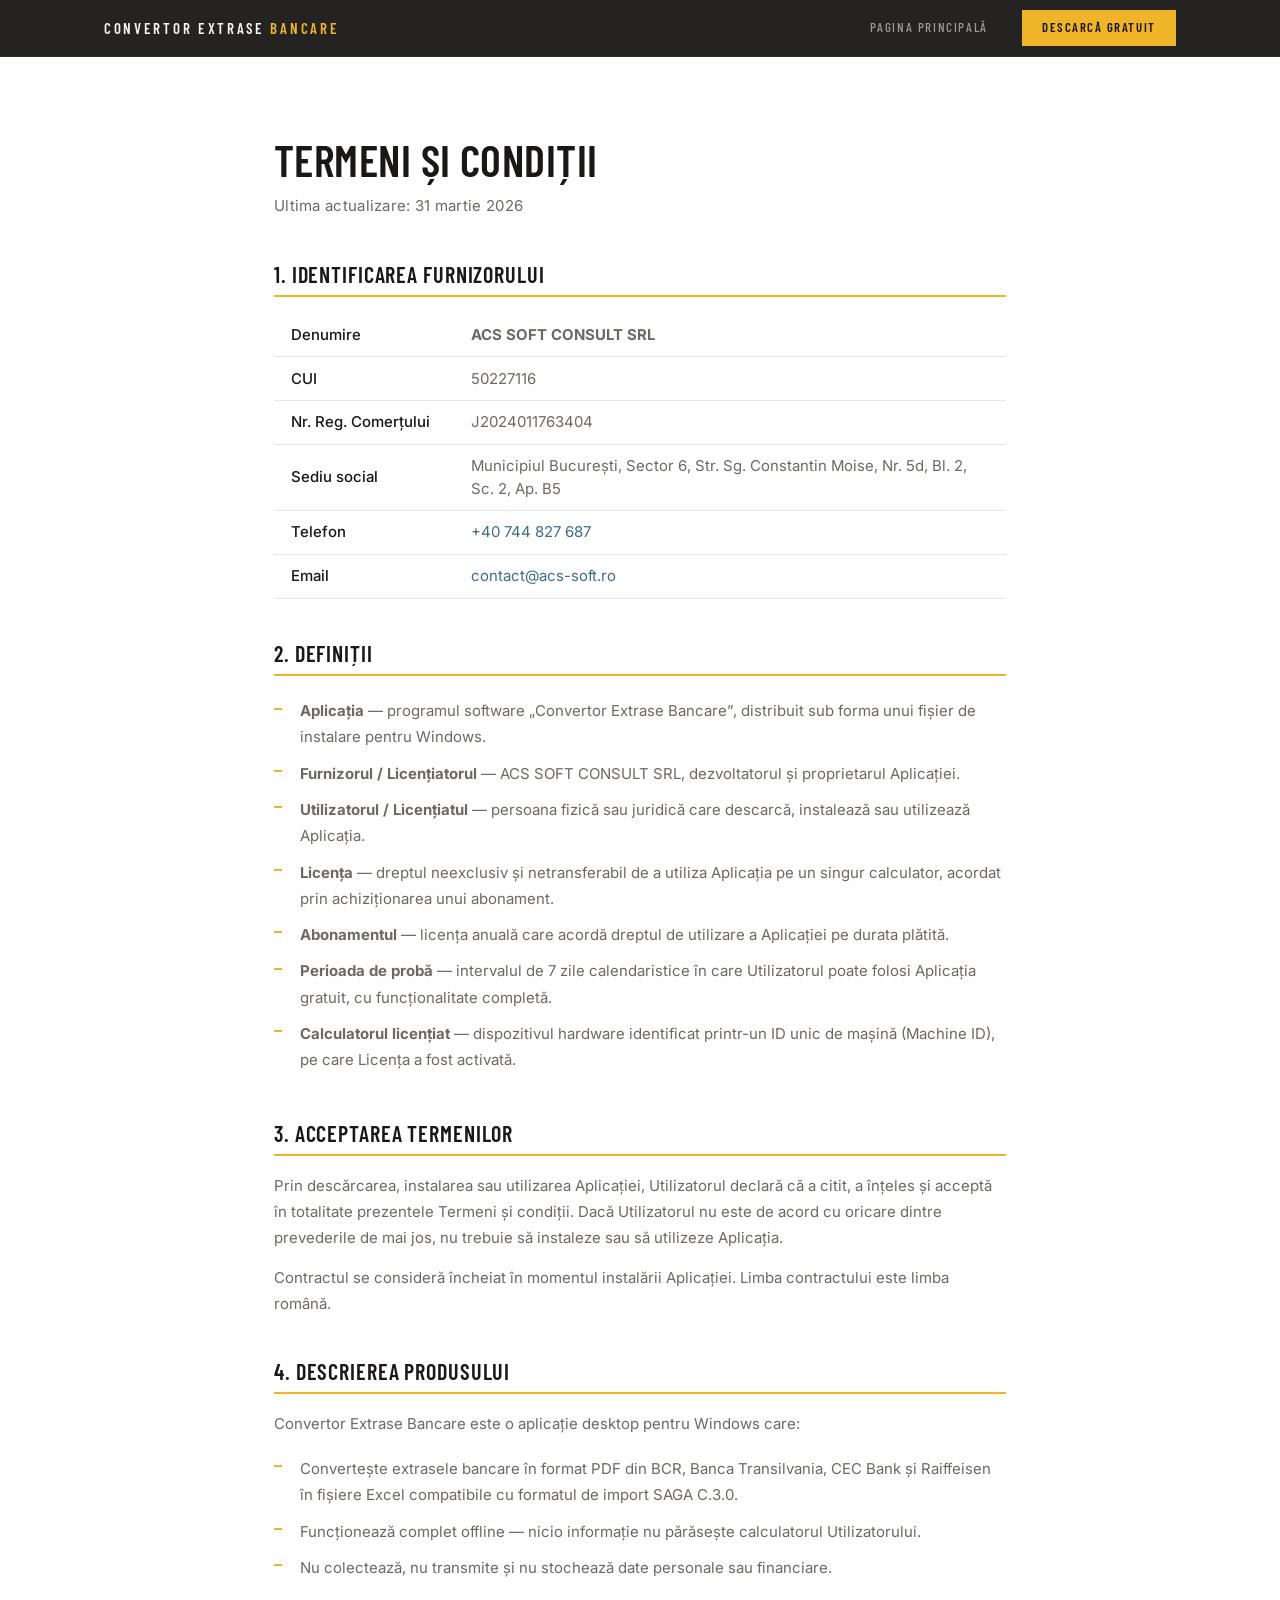
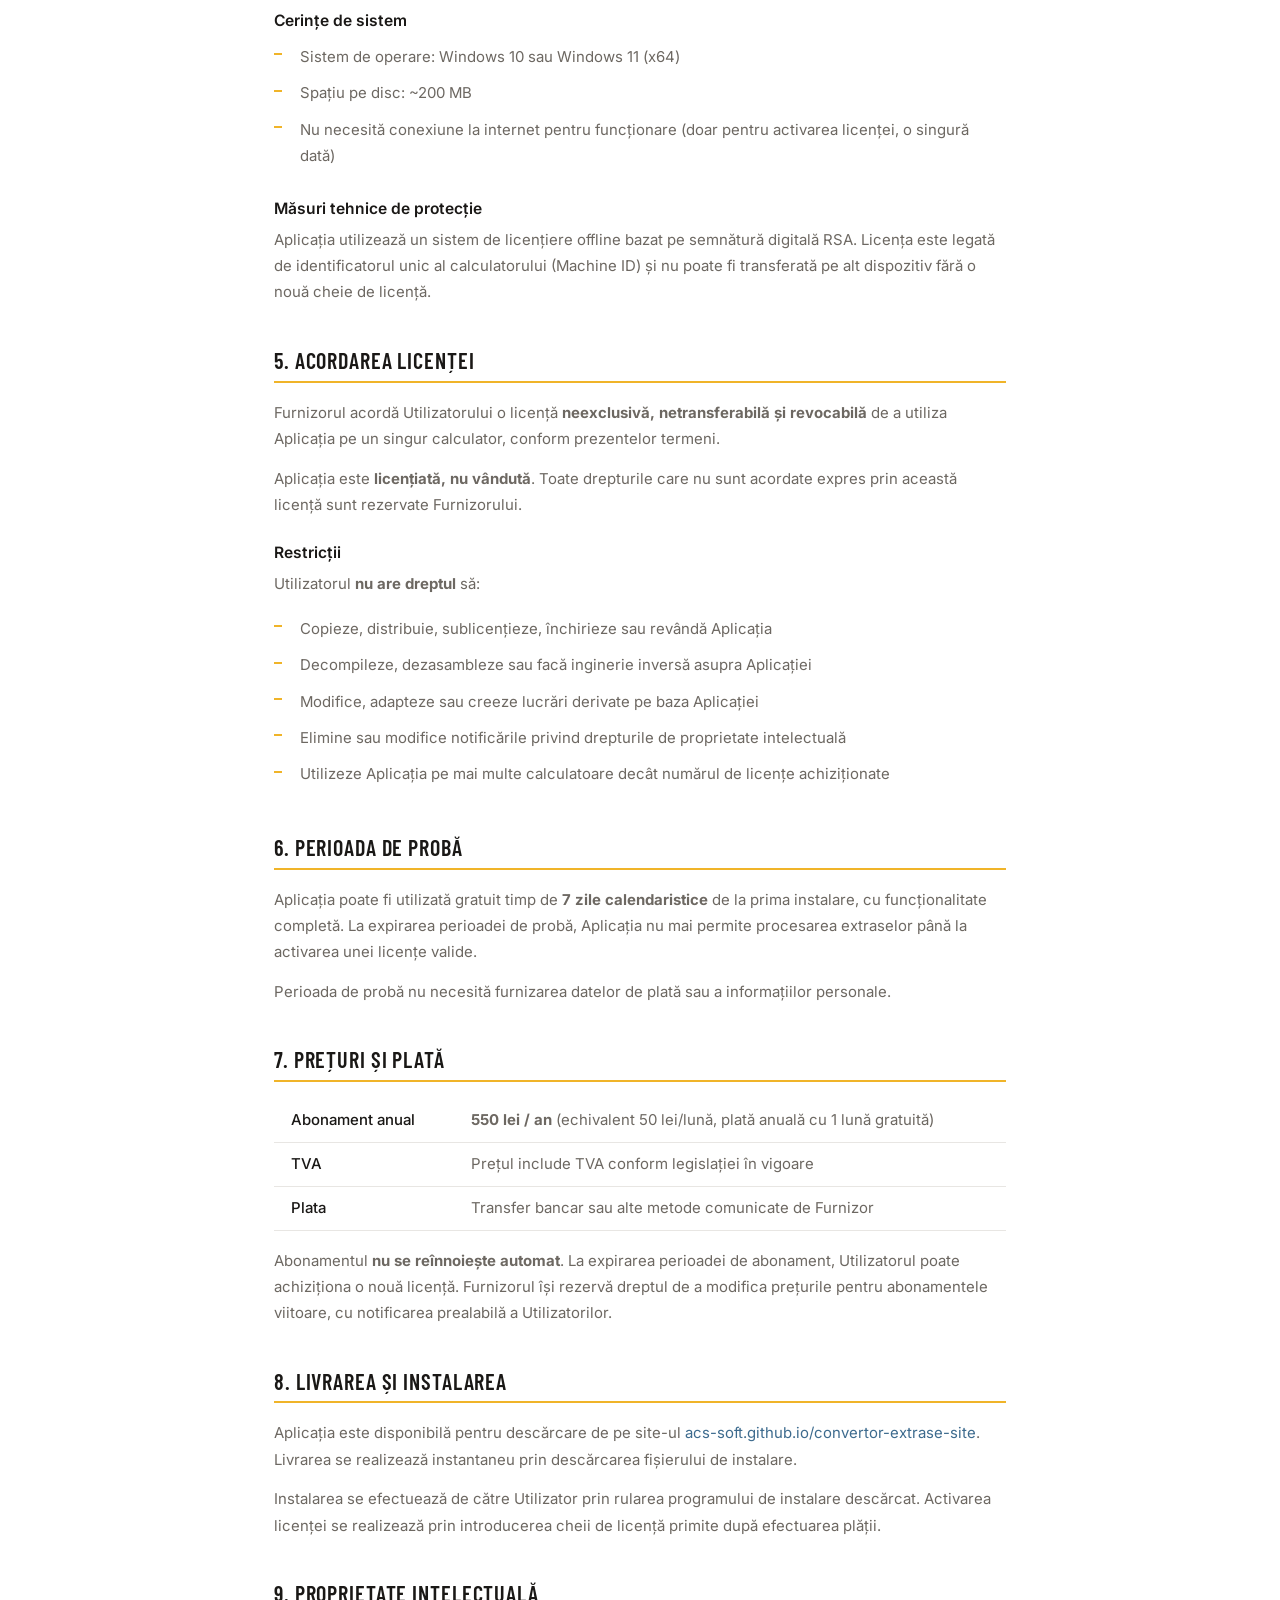
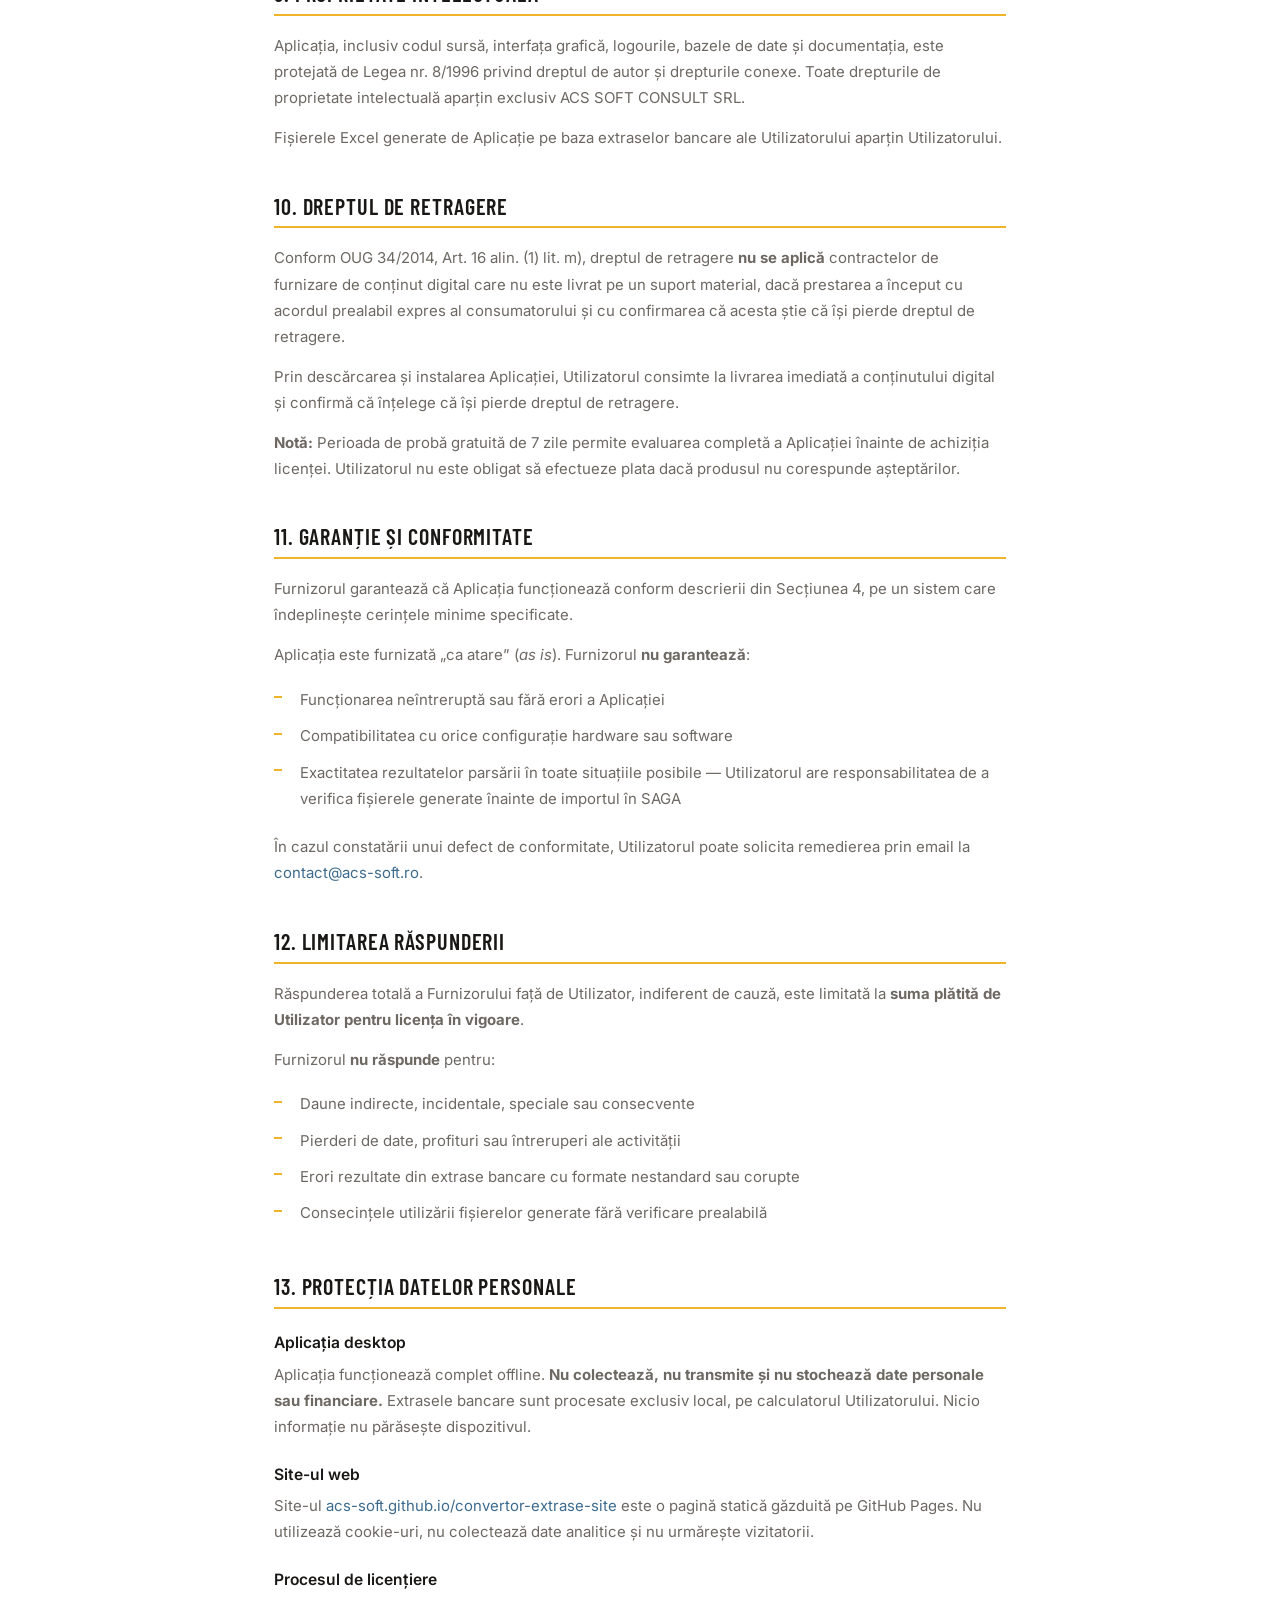
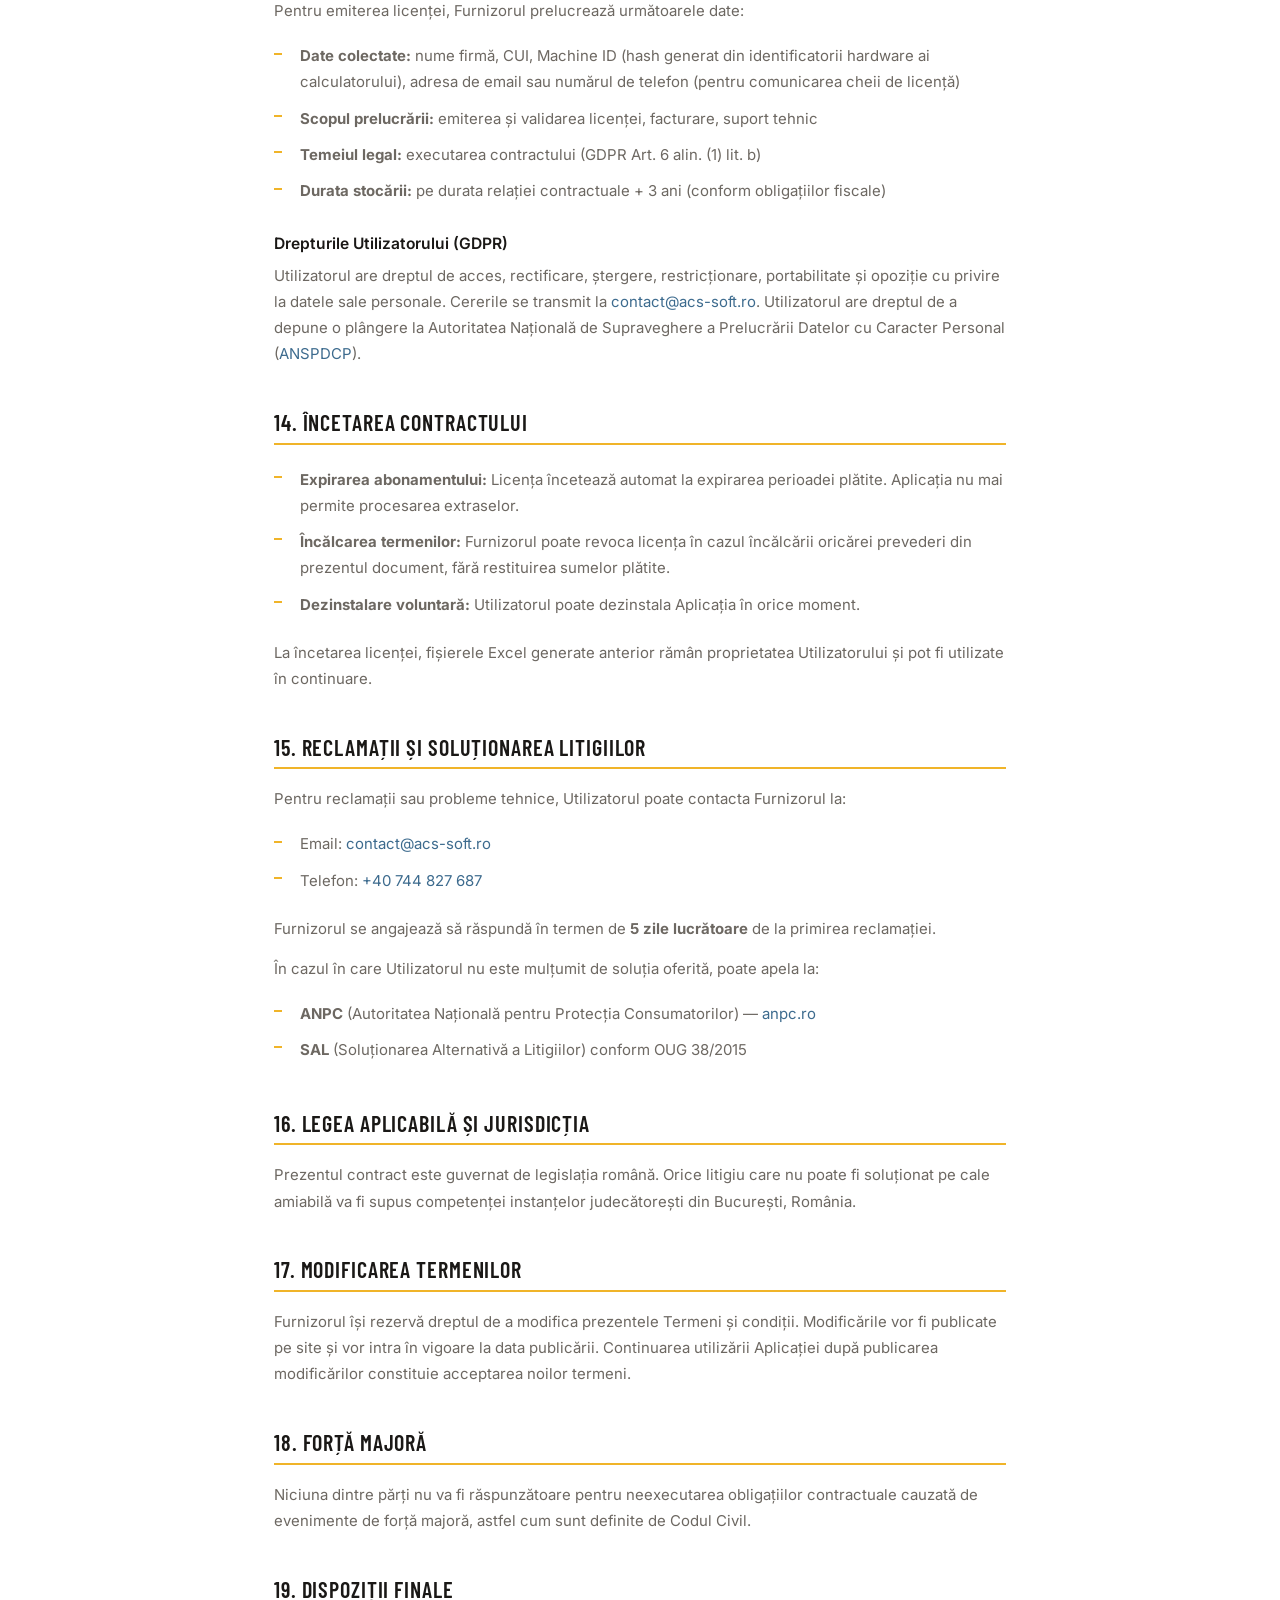
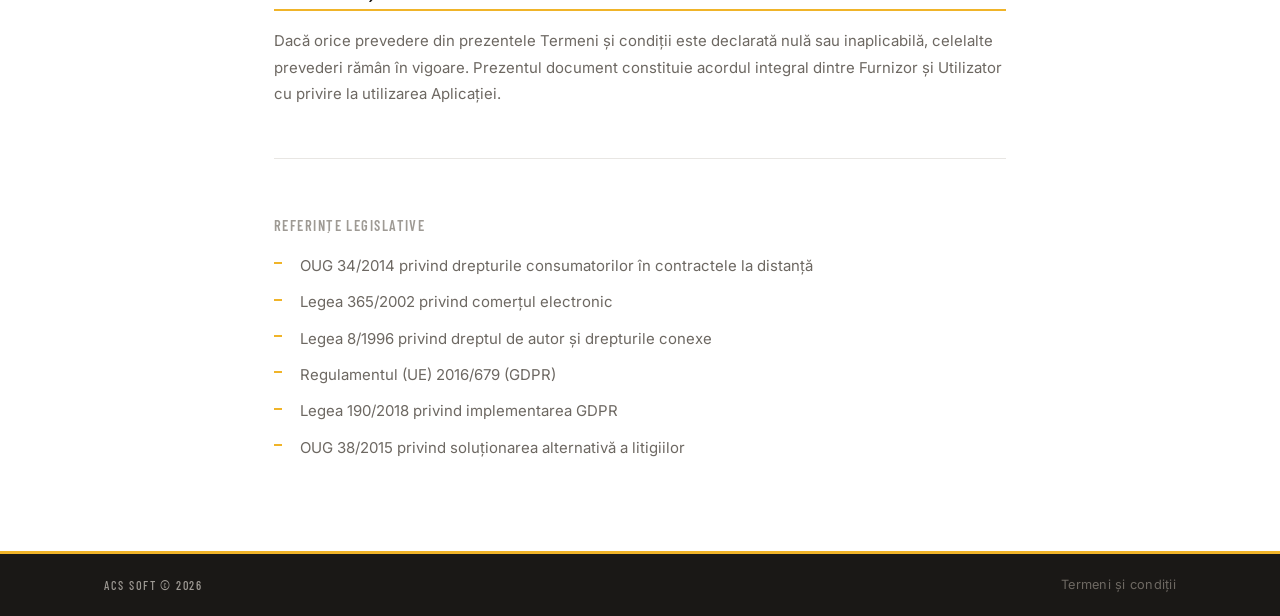
==== termeni.html @ b623de6b "feat: add Terms & Conditions page (Romanian) 19-section legal document covering: company ID, license" ====
<!DOCTYPE html>
<html lang="ro">
<head>
  <meta charset="UTF-8">
  <meta name="viewport" content="width=device-width, initial-scale=1.0">
  <meta name="description" content="Termeni și condiții — Convertor Extrase Bancare, ACS SOFT CONSULT SRL">
  <title>Termeni și condiții — Convertor Extrase Bancare</title>
  <link rel="preconnect" href="https://fonts.googleapis.com">
  <link rel="preconnect" href="https://fonts.gstatic.com" crossorigin>
  <link href="https://fonts.googleapis.com/css2?family=Barlow+Condensed:wght@400;500;600;700&family=Inter:wght@300;400;500&display=swap" rel="stylesheet">
  <link rel="stylesheet" href="style.css">
  <link rel="stylesheet" href="termeni.css">
  <link rel="icon" href="favicon.ico">
</head>
<body>

  <nav>
    <div class="container">
      <a href="index.html" class="logo">Convertor Extrase <span>Bancare</span></a>
      <div class="nav-links">
        <a href="index.html" class="nav-link">Pagina principală</a>
        <a href="https://github.com/acs-soft/convertor-extrase-site/releases/latest/download/ConvertorExtrase-Setup.exe"
           class="nav-cta">Descarcă gratuit</a>
      </div>
    </div>
  </nav>

  <main class="legal">
    <div class="container-narrow">

      <h1>Termeni și condiții</h1>
      <p class="legal-updated">Ultima actualizare: 31 martie 2026</p>

      <!-- ======== 1. IDENTIFICARE ======== -->
      <h2 id="identificare">1. Identificarea furnizorului</h2>
      <table class="legal-table">
        <tr><td>Denumire</td><td><strong>ACS SOFT CONSULT SRL</strong></td></tr>
        <tr><td>CUI</td><td>50227116</td></tr>
        <tr><td>Nr. Reg. Comerțului</td><td>J2024011763404</td></tr>
        <tr><td>Sediu social</td><td>Municipiul București, Sector 6, Str. Sg. Constantin Moise, Nr. 5d, Bl. 2, Sc. 2, Ap. B5</td></tr>
        <tr><td>Telefon</td><td><a href="tel:+40744827687">+40 744 827 687</a></td></tr>
        <tr><td>Email</td><td><a href="mailto:contact@acs-soft.ro">contact@acs-soft.ro</a></td></tr>
      </table>

      <!-- ======== 2. DEFINIȚII ======== -->
      <h2 id="definitii">2. Definiții</h2>
      <ul>
        <li><strong>Aplicația</strong> &mdash; programul software &bdquo;Convertor Extrase Bancare&rdquo;, distribuit sub forma unui fișier de instalare pentru Windows.</li>
        <li><strong>Furnizorul / Licențiatorul</strong> &mdash; ACS SOFT CONSULT SRL, dezvoltatorul și proprietarul Aplicației.</li>
        <li><strong>Utilizatorul / Licențiatul</strong> &mdash; persoana fizică sau juridică care descarcă, instalează sau utilizează Aplicația.</li>
        <li><strong>Licența</strong> &mdash; dreptul neexclusiv și netransferabil de a utiliza Aplicația pe un singur calculator, acordat prin achiziționarea unui abonament.</li>
        <li><strong>Abonamentul</strong> &mdash; licența anuală care acordă dreptul de utilizare a Aplicației pe durata plătită.</li>
        <li><strong>Perioada de probă</strong> &mdash; intervalul de 7 zile calendaristice în care Utilizatorul poate folosi Aplicația gratuit, cu funcționalitate completă.</li>
        <li><strong>Calculatorul licențiat</strong> &mdash; dispozitivul hardware identificat printr-un ID unic de mașină (Machine ID), pe care Licența a fost activată.</li>
      </ul>

      <!-- ======== 3. ACCEPTARE ======== -->
      <h2 id="acceptare">3. Acceptarea termenilor</h2>
      <p>Prin descărcarea, instalarea sau utilizarea Aplicației, Utilizatorul declară că a citit, a înțeles și acceptă în totalitate prezentele Termeni și condiții. Dacă Utilizatorul nu este de acord cu oricare dintre prevederile de mai jos, nu trebuie să instaleze sau să utilizeze Aplicația.</p>
      <p>Contractul se consideră încheiat în momentul instalării Aplicației. Limba contractului este limba română.</p>

      <!-- ======== 4. DESCRIERE PRODUS ======== -->
      <h2 id="descriere">4. Descrierea produsului</h2>
      <p>Convertor Extrase Bancare este o aplicație desktop pentru Windows care:</p>
      <ul>
        <li>Convertește extrasele bancare în format PDF din BCR, Banca Transilvania, CEC Bank și Raiffeisen în fișiere Excel compatibile cu formatul de import SAGA C.3.0.</li>
        <li>Funcționează complet offline &mdash; nicio informație nu părăsește calculatorul Utilizatorului.</li>
        <li>Nu colectează, nu transmite și nu stochează date personale sau financiare.</li>
      </ul>
      <h3>Cerințe de sistem</h3>
      <ul>
        <li>Sistem de operare: Windows 10 sau Windows 11 (x64)</li>
        <li>Spațiu pe disc: ~200 MB</li>
        <li>Nu necesită conexiune la internet pentru funcționare (doar pentru activarea licenței, o singură dată)</li>
      </ul>
      <h3>Măsuri tehnice de protecție</h3>
      <p>Aplicația utilizează un sistem de licențiere offline bazat pe semnătură digitală RSA. Licența este legată de identificatorul unic al calculatorului (Machine ID) și nu poate fi transferată pe alt dispozitiv fără o nouă cheie de licență.</p>

      <!-- ======== 5. LICENȚĂ ======== -->
      <h2 id="licenta">5. Acordarea licenței</h2>
      <p>Furnizorul acordă Utilizatorului o licență <strong>neexclusivă, netransferabilă și revocabilă</strong> de a utiliza Aplicația pe un singur calculator, conform prezentelor termeni.</p>
      <p>Aplicația este <strong>licențiată, nu vândută</strong>. Toate drepturile care nu sunt acordate expres prin această licență sunt rezervate Furnizorului.</p>
      <h3>Restricții</h3>
      <p>Utilizatorul <strong>nu are dreptul</strong> să:</p>
      <ul>
        <li>Copieze, distribuie, sublicențieze, închirieze sau revândă Aplicația</li>
        <li>Decompileze, dezasambleze sau facă inginerie inversă asupra Aplicației</li>
        <li>Modifice, adapteze sau creeze lucrări derivate pe baza Aplicației</li>
        <li>Elimine sau modifice notificările privind drepturile de proprietate intelectuală</li>
        <li>Utilizeze Aplicația pe mai multe calculatoare decât numărul de licențe achiziționate</li>
      </ul>

      <!-- ======== 6. PERIOADA DE PROBĂ ======== -->
      <h2 id="proba">6. Perioada de probă</h2>
      <p>Aplicația poate fi utilizată gratuit timp de <strong>7 zile calendaristice</strong> de la prima instalare, cu funcționalitate completă. La expirarea perioadei de probă, Aplicația nu mai permite procesarea extraselor până la activarea unei licențe valide.</p>
      <p>Perioada de probă nu necesită furnizarea datelor de plată sau a informațiilor personale.</p>

      <!-- ======== 7. PREȚURI ȘI PLATĂ ======== -->
      <h2 id="preturi">7. Prețuri și plată</h2>
      <table class="legal-table">
        <tr><td>Abonament anual</td><td><strong>550 lei / an</strong> (echivalent 50 lei/lună, plată anuală cu 1 lună gratuită)</td></tr>
        <tr><td>TVA</td><td>Prețul include TVA conform legislației în vigoare</td></tr>
        <tr><td>Plata</td><td>Transfer bancar sau alte metode comunicate de Furnizor</td></tr>
      </table>
      <p>Abonamentul <strong>nu se reînnoiește automat</strong>. La expirarea perioadei de abonament, Utilizatorul poate achiziționa o nouă licență. Furnizorul își rezervă dreptul de a modifica prețurile pentru abonamentele viitoare, cu notificarea prealabilă a Utilizatorilor.</p>

      <!-- ======== 8. LIVRARE ȘI INSTALARE ======== -->
      <h2 id="livrare">8. Livrarea și instalarea</h2>
      <p>Aplicația este disponibilă pentru descărcare de pe site-ul <a href="https://acs-soft.github.io/convertor-extrase-site/">acs-soft.github.io/convertor-extrase-site</a>. Livrarea se realizează instantaneu prin descărcarea fișierului de instalare.</p>
      <p>Instalarea se efectuează de către Utilizator prin rularea programului de instalare descărcat. Activarea licenței se realizează prin introducerea cheii de licență primite după efectuarea plății.</p>

      <!-- ======== 9. PROPRIETATE INTELECTUALĂ ======== -->
      <h2 id="proprietate">9. Proprietate intelectuală</h2>
      <p>Aplicația, inclusiv codul sursă, interfața grafică, logourile, bazele de date și documentația, este protejată de Legea nr. 8/1996 privind dreptul de autor și drepturile conexe. Toate drepturile de proprietate intelectuală aparțin exclusiv ACS SOFT CONSULT SRL.</p>
      <p>Fișierele Excel generate de Aplicație pe baza extraselor bancare ale Utilizatorului aparțin Utilizatorului.</p>

      <!-- ======== 10. DREPTUL DE RETRAGERE ======== -->
      <h2 id="retragere">10. Dreptul de retragere</h2>
      <p>Conform OUG 34/2014, Art. 16 alin. (1) lit. m), dreptul de retragere <strong>nu se aplică</strong> contractelor de furnizare de conținut digital care nu este livrat pe un suport material, dacă prestarea a început cu acordul prealabil expres al consumatorului și cu confirmarea că acesta știe că își pierde dreptul de retragere.</p>
      <p>Prin descărcarea și instalarea Aplicației, Utilizatorul consimte la livrarea imediată a conținutului digital și confirmă că înțelege că își pierde dreptul de retragere.</p>
      <p><strong>Notă:</strong> Perioada de probă gratuită de 7 zile permite evaluarea completă a Aplicației înainte de achiziția licenței. Utilizatorul nu este obligat să efectueze plata dacă produsul nu corespunde așteptărilor.</p>

      <!-- ======== 11. GARANȚIE ======== -->
      <h2 id="garantie">11. Garanție și conformitate</h2>
      <p>Furnizorul garantează că Aplicația funcționează conform descrierii din Secțiunea 4, pe un sistem care îndeplinește cerințele minime specificate.</p>
      <p>Aplicația este furnizată &bdquo;ca atare&rdquo; (<em>as is</em>). Furnizorul <strong>nu garantează</strong>:</p>
      <ul>
        <li>Funcționarea neîntreruptă sau fără erori a Aplicației</li>
        <li>Compatibilitatea cu orice configurație hardware sau software</li>
        <li>Exactitatea rezultatelor parsării în toate situațiile posibile &mdash; Utilizatorul are responsabilitatea de a verifica fișierele generate înainte de importul în SAGA</li>
      </ul>
      <p>În cazul constatării unui defect de conformitate, Utilizatorul poate solicita remedierea prin email la <a href="mailto:contact@acs-soft.ro">contact@acs-soft.ro</a>.</p>

      <!-- ======== 12. LIMITAREA RĂSPUNDERII ======== -->
      <h2 id="raspundere">12. Limitarea răspunderii</h2>
      <p>Răspunderea totală a Furnizorului față de Utilizator, indiferent de cauză, este limitată la <strong>suma plătită de Utilizator pentru licența în vigoare</strong>.</p>
      <p>Furnizorul <strong>nu răspunde</strong> pentru:</p>
      <ul>
        <li>Daune indirecte, incidentale, speciale sau consecvente</li>
        <li>Pierderi de date, profituri sau întreruperi ale activității</li>
        <li>Erori rezultate din extrase bancare cu formate nestandard sau corupte</li>
        <li>Consecințele utilizării fișierelor generate fără verificare prealabilă</li>
      </ul>

      <!-- ======== 13. PROTECȚIA DATELOR ======== -->
      <h2 id="date">13. Protecția datelor personale</h2>
      <h3>Aplicația desktop</h3>
      <p>Aplicația funcționează complet offline. <strong>Nu colectează, nu transmite și nu stochează date personale sau financiare.</strong> Extrasele bancare sunt procesate exclusiv local, pe calculatorul Utilizatorului. Nicio informație nu părăsește dispozitivul.</p>
      <h3>Site-ul web</h3>
      <p>Site-ul <a href="https://acs-soft.github.io/convertor-extrase-site/">acs-soft.github.io/convertor-extrase-site</a> este o pagină statică găzduită pe GitHub Pages. Nu utilizează cookie-uri, nu colectează date analitice și nu urmărește vizitatorii.</p>
      <h3>Procesul de licențiere</h3>
      <p>Pentru emiterea licenței, Furnizorul prelucrează următoarele date:</p>
      <ul>
        <li><strong>Date colectate:</strong> nume firmă, CUI, Machine ID (hash generat din identificatorii hardware ai calculatorului), adresa de email sau numărul de telefon (pentru comunicarea cheii de licență)</li>
        <li><strong>Scopul prelucrării:</strong> emiterea și validarea licenței, facturare, suport tehnic</li>
        <li><strong>Temeiul legal:</strong> executarea contractului (GDPR Art. 6 alin. (1) lit. b)</li>
        <li><strong>Durata stocării:</strong> pe durata relației contractuale + 3 ani (conform obligațiilor fiscale)</li>
      </ul>
      <h3>Drepturile Utilizatorului (GDPR)</h3>
      <p>Utilizatorul are dreptul de acces, rectificare, ștergere, restricționare, portabilitate și opoziție cu privire la datele sale personale. Cererile se transmit la <a href="mailto:contact@acs-soft.ro">contact@acs-soft.ro</a>. Utilizatorul are dreptul de a depune o plângere la Autoritatea Națională de Supraveghere a Prelucrării Datelor cu Caracter Personal (<a href="https://www.dataprotection.ro" target="_blank" rel="noopener">ANSPDCP</a>).</p>

      <!-- ======== 14. ÎNCETARE ======== -->
      <h2 id="incetare">14. Încetarea contractului</h2>
      <ul>
        <li><strong>Expirarea abonamentului:</strong> Licența încetează automat la expirarea perioadei plătite. Aplicația nu mai permite procesarea extraselor.</li>
        <li><strong>Încălcarea termenilor:</strong> Furnizorul poate revoca licența în cazul încălcării oricărei prevederi din prezentul document, fără restituirea sumelor plătite.</li>
        <li><strong>Dezinstalare voluntară:</strong> Utilizatorul poate dezinstala Aplicația în orice moment.</li>
      </ul>
      <p>La încetarea licenței, fișierele Excel generate anterior rămân proprietatea Utilizatorului și pot fi utilizate în continuare.</p>

      <!-- ======== 15. RECLAMAȚII ======== -->
      <h2 id="reclamatii">15. Reclamații și soluționarea litigiilor</h2>
      <p>Pentru reclamații sau probleme tehnice, Utilizatorul poate contacta Furnizorul la:</p>
      <ul>
        <li>Email: <a href="mailto:contact@acs-soft.ro">contact@acs-soft.ro</a></li>
        <li>Telefon: <a href="tel:+40744827687">+40 744 827 687</a></li>
      </ul>
      <p>Furnizorul se angajează să răspundă în termen de <strong>5 zile lucrătoare</strong> de la primirea reclamației.</p>
      <p>În cazul în care Utilizatorul nu este mulțumit de soluția oferită, poate apela la:</p>
      <ul>
        <li><strong>ANPC</strong> (Autoritatea Națională pentru Protecția Consumatorilor) &mdash; <a href="https://anpc.ro" target="_blank" rel="noopener">anpc.ro</a></li>
        <li><strong>SAL</strong> (Soluționarea Alternativă a Litigiilor) conform OUG 38/2015</li>
      </ul>

      <!-- ======== 16. LEGE APLICABILĂ ======== -->
      <h2 id="lege">16. Legea aplicabilă și jurisdicția</h2>
      <p>Prezentul contract este guvernat de legislația română. Orice litigiu care nu poate fi soluționat pe cale amiabilă va fi supus competenței instanțelor judecătorești din București, România.</p>

      <!-- ======== 17. MODIFICĂRI ======== -->
      <h2 id="modificari">17. Modificarea termenilor</h2>
      <p>Furnizorul își rezervă dreptul de a modifica prezentele Termeni și condiții. Modificările vor fi publicate pe site și vor intra în vigoare la data publicării. Continuarea utilizării Aplicației după publicarea modificărilor constituie acceptarea noilor termeni.</p>

      <!-- ======== 18. FORȚĂ MAJORĂ ======== -->
      <h2 id="forta-majora">18. Forță majoră</h2>
      <p>Niciuna dintre părți nu va fi răspunzătoare pentru neexecutarea obligațiilor contractuale cauzată de evenimente de forță majoră, astfel cum sunt definite de Codul Civil.</p>

      <!-- ======== 19. DISPOZIȚII FINALE ======== -->
      <h2 id="finale">19. Dispoziții finale</h2>
      <p>Dacă orice prevedere din prezentele Termeni și condiții este declarată nulă sau inaplicabilă, celelalte prevederi rămân în vigoare. Prezentul document constituie acordul integral dintre Furnizor și Utilizator cu privire la utilizarea Aplicației.</p>

      <div class="legal-references">
        <h3>Referințe legislative</h3>
        <ul>
          <li>OUG 34/2014 privind drepturile consumatorilor în contractele la distanță</li>
          <li>Legea 365/2002 privind comerțul electronic</li>
          <li>Legea 8/1996 privind dreptul de autor și drepturile conexe</li>
          <li>Regulamentul (UE) 2016/679 (GDPR)</li>
          <li>Legea 190/2018 privind implementarea GDPR</li>
          <li>OUG 38/2015 privind soluționarea alternativă a litigiilor</li>
        </ul>
      </div>

    </div>
  </main>

  <footer>
    <div class="container">
      <span class="footer-brand">ACS Soft &copy; 2026</span>
      <div class="footer-links">
        <a href="termeni.html">Termeni și condiții</a>
      </div>
    </div>
  </footer>

</body>
</html>
---- style.css ----
/* ============================================================
   Convertor Extrase Bancare — Metropolitan Design
   Palette: Architectural grays, steel blues, glass teals,
            taxi yellow, evening amber
   ============================================================ */

*, *::before, *::after {
  margin: 0;
  padding: 0;
  box-sizing: border-box;
}

:root {
  --concrete-100: #f5f4f2;
  --concrete-200: #e8e6e3;
  --concrete-300: #d4d1cc;
  --concrete-400: #9e9a94;
  --concrete-500: #6d6862;
  --concrete-600: #4a4540;
  --concrete-700: #2e2a26;
  --concrete-900: #1a1816;

  --steel-blue: #3d6b8e;
  --steel-blue-light: #5a8cb0;
  --glass-teal: #2a9d8f;
  --glass-teal-muted: rgba(42, 157, 143, 0.12);
  --taxi-yellow: #f0b429;
  --taxi-yellow-muted: rgba(240, 180, 41, 0.10);
  --vermillion: #e55934;
  --evening-amber: #d4873e;

  --text-primary: var(--concrete-900);
  --text-secondary: var(--concrete-500);
  --text-tertiary: var(--concrete-400);
  --border: var(--concrete-200);
  --surface: #ffffff;
  --surface-elevated: var(--concrete-100);
}

html {
  font-size: 17px;
  scroll-behavior: smooth;
  -webkit-font-smoothing: antialiased;
  -moz-osx-font-smoothing: grayscale;
}

@media (prefers-reduced-motion: reduce) {
  html { scroll-behavior: auto; }
}

body {
  font-family: 'Inter', 'Segoe UI', system-ui, -apple-system, sans-serif;
  font-weight: 400;
  color: var(--text-primary);
  background: var(--surface);
  line-height: 1.65;
}

section[id] {
  scroll-margin-top: 60px;
}

h1, h2, h3 {
  font-family: 'Barlow Condensed', 'Arial Narrow', sans-serif;
  font-weight: 600;
  line-height: 1.1;
  letter-spacing: 0.01em;
  text-transform: uppercase;
}

.container {
  max-width: 1140px;
  margin: 0 auto;
  padding: 0 2rem;
}

.container-narrow {
  max-width: 800px;
  margin: 0 auto;
  padding: 0 2rem;
}

/* ============================================================
   NAVIGATION
   ============================================================ */
nav {
  position: fixed;
  top: 0;
  left: 0;
  right: 0;
  z-index: 100;
  background: rgba(26, 24, 22, 0.95);
  backdrop-filter: blur(10px);
  -webkit-backdrop-filter: blur(10px);
  border-bottom: 1px solid rgba(255, 255, 255, 0.06);
}

nav .container {
  display: flex;
  justify-content: space-between;
  align-items: center;
  height: 56px;
}

.logo {
  font-family: 'Barlow Condensed', sans-serif;
  font-weight: 600;
  font-size: 0.88rem;
  letter-spacing: 0.18em;
  text-transform: uppercase;
  color: var(--concrete-100);
  text-decoration: none;
}

.logo span {
  color: var(--taxi-yellow);
}

.nav-links {
  display: flex;
  gap: 2rem;
  align-items: center;
}

.nav-link {
  font-family: 'Barlow Condensed', sans-serif;
  font-size: 0.78rem;
  font-weight: 500;
  letter-spacing: 0.12em;
  text-transform: uppercase;
  color: var(--concrete-400);
  text-decoration: none;
  transition: color 0.25s ease;
}

.nav-link:hover {
  color: var(--concrete-100);
}

.nav-cta {
  font-family: 'Barlow Condensed', sans-serif;
  font-size: 0.75rem;
  font-weight: 600;
  letter-spacing: 0.12em;
  text-transform: uppercase;
  color: var(--concrete-900);
  background: var(--taxi-yellow);
  text-decoration: none;
  padding: 0.45rem 1.2rem;
  transition: background 0.25s ease;
}

.nav-cta:hover {
  background: #f5c041;
}

/* ============================================================
   HERO
   ============================================================ */
.hero {
  padding: 9rem 0 5rem;
  background: var(--concrete-900);
  color: var(--concrete-100);
  position: relative;
  overflow: hidden;
}

.hero::before {
  content: '';
  position: absolute;
  inset: 0;
  background:
    linear-gradient(90deg, rgba(255,255,255,0.02) 1px, transparent 1px),
    linear-gradient(0deg, rgba(255,255,255,0.02) 1px, transparent 1px);
  background-size: 60px 60px;
  pointer-events: none;
}

.hero::after {
  content: '';
  position: absolute;
  bottom: -40%;
  right: -10%;
  width: 60%;
  height: 80%;
  background: radial-gradient(ellipse, rgba(240, 180, 41, 0.06) 0%, transparent 70%);
  pointer-events: none;
}

.hero .container {
  position: relative;
  z-index: 1;
  display: grid;
  grid-template-columns: 1fr 1fr;
  gap: 4rem;
  align-items: center;
}

.hero-content {
  max-width: 520px;
}

.hero-badge {
  display: inline-block;
  font-family: 'Barlow Condensed', sans-serif;
  font-size: 0.68rem;
  font-weight: 500;
  letter-spacing: 0.2em;
  text-transform: uppercase;
  color: var(--taxi-yellow);
  border: 1px solid rgba(240, 180, 41, 0.3);
  padding: 0.3rem 0.9rem;
  margin-bottom: 2rem;
}

.hero h1 {
  font-size: 3.2rem;
  font-weight: 700;
  line-height: 1.05;
  margin-bottom: 1.5rem;
  color: #fff;
}

.hero h1 em {
  font-style: normal;
  color: var(--taxi-yellow);
}

.hero-desc {
  font-size: 0.95rem;
  color: var(--concrete-400);
  line-height: 1.75;
  margin-bottom: 2.5rem;
  max-width: 420px;
}

.hero-actions {
  display: flex;
  align-items: center;
  gap: 1.5rem;
  flex-wrap: wrap;
}

.btn-primary {
  display: inline-flex;
  align-items: center;
  gap: 0.6rem;
  padding: 0.85rem 2rem;
  font-family: 'Barlow Condensed', sans-serif;
  font-size: 0.85rem;
  font-weight: 600;
  letter-spacing: 0.1em;
  text-transform: uppercase;
  color: var(--concrete-900);
  background: var(--taxi-yellow);
  text-decoration: none;
  border: none;
  transition: background 0.25s ease, transform 0.2s ease;
}

.btn-primary:hover {
  background: #f5c041;
  transform: translateY(-1px);
}

.btn-primary svg {
  width: 16px;
  height: 16px;
  fill: var(--concrete-900);
}

.hero-sub {
  font-size: 0.72rem;
  color: var(--concrete-500);
  letter-spacing: 0.04em;
}

.hero-visual {
  position: relative;
}

.hero-screenshot {
  width: 100%;
  max-width: 480px;
  height: auto;
  display: block;
  border: 1px solid rgba(255, 255, 255, 0.08);
  box-shadow:
    0 4px 24px rgba(0, 0, 0, 0.4),
    0 0 0 1px rgba(255, 255, 255, 0.04);
}

.hero-visual::before {
  content: '';
  position: absolute;
  top: -12px;
  left: -12px;
  width: 40px;
  height: 40px;
  border-top: 2px solid var(--taxi-yellow);
  border-left: 2px solid var(--taxi-yellow);
  pointer-events: none;
}

.hero-visual::after {
  content: '';
  position: absolute;
  bottom: -12px;
  right: -12px;
  width: 40px;
  height: 40px;
  border-bottom: 2px solid rgba(240, 180, 41, 0.3);
  border-right: 2px solid rgba(240, 180, 41, 0.3);
  pointer-events: none;
}

/* ============================================================
   SECTION STRUCTURE
   ============================================================ */
section {
  padding: 4rem 0;
}

.section-label {
  display: block;
  font-family: 'Barlow Condensed', sans-serif;
  font-size: 0.68rem;
  font-weight: 500;
  letter-spacing: 0.22em;
  text-transform: uppercase;
  color: var(--steel-blue);
  margin-bottom: 0.8rem;
}

.section-heading {
  font-size: 2.4rem;
  color: var(--text-primary);
  margin-bottom: 1rem;
}

.section-rule {
  width: 50px;
  height: 3px;
  background: var(--taxi-yellow);
  margin-bottom: 2rem;
  border: none;
}

/* ============================================================
   HOW IT WORKS
   ============================================================ */
.how-it-works {
  background: var(--surface);
  border-top: 1px solid var(--border);
}

.steps-grid {
  display: grid;
  grid-template-columns: repeat(3, 1fr);
  gap: 0;
}

.step-block {
  padding: 1.8rem 2rem;
  position: relative;
  border-right: 1px solid var(--border);
}

.step-block:last-child {
  border-right: none;
}

.step-number {
  font-family: 'Barlow Condensed', sans-serif;
  font-size: 2.4rem;
  font-weight: 700;
  color: var(--concrete-200);
  line-height: 1;
  margin-bottom: 1rem;
}

.step-block:hover .step-number {
  color: var(--taxi-yellow);
  transition: color 0.3s ease;
}

.step-title {
  font-family: 'Barlow Condensed', sans-serif;
  font-size: 1.15rem;
  font-weight: 600;
  text-transform: uppercase;
  letter-spacing: 0.04em;
  color: var(--text-primary);
  margin-bottom: 0.8rem;
}

.step-desc {
  font-size: 0.85rem;
  color: var(--text-secondary);
  line-height: 1.7;
}

.step-block::before {
  content: '';
  position: absolute;
  top: 0;
  left: 0;
  right: 0;
  height: 3px;
  background: var(--taxi-yellow);
  transform: scaleX(0);
  transform-origin: left;
  transition: transform 0.35s ease;
}

.step-block:hover::before {
  transform: scaleX(1);
}

/* ============================================================
   SCREENSHOTS
   ============================================================ */
.screenshots {
  background: var(--concrete-900);
  padding: 3.5rem 0;
  position: relative;
}

.screenshots::before {
  content: '';
  position: absolute;
  inset: 0;
  background:
    linear-gradient(90deg, rgba(255,255,255,0.015) 1px, transparent 1px),
    linear-gradient(0deg, rgba(255,255,255,0.015) 1px, transparent 1px);
  background-size: 60px 60px;
  pointer-events: none;
}

.screenshots .container {
  position: relative;
  z-index: 1;
}

.screenshots .section-label {
  color: var(--taxi-yellow);
  text-align: center;
}

.screenshots .section-heading {
  color: var(--concrete-100);
  text-align: center;
}

.screenshots .section-rule {
  margin-left: auto;
  margin-right: auto;
}

.screenshot-grid {
  display: grid;
  grid-template-columns: repeat(3, 1fr);
  gap: 1.5rem;
}

.screenshot-card {
  position: relative;
  overflow: hidden;
  border: 1px solid rgba(255, 255, 255, 0.06);
  transition: transform 0.3s ease, box-shadow 0.3s ease;
}

.screenshot-card:hover {
  transform: translateY(-4px);
  box-shadow: 0 12px 40px rgba(0, 0, 0, 0.5);
}

.screenshot-card img {
  width: 100%;
  height: auto;
  display: block;
}

.screenshot-label {
  position: absolute;
  bottom: 0;
  left: 0;
  right: 0;
  padding: 1rem 1.2rem;
  background: linear-gradient(transparent, rgba(26, 24, 22, 0.9));
  font-family: 'Barlow Condensed', sans-serif;
  font-size: 0.72rem;
  font-weight: 500;
  letter-spacing: 0.1em;
  text-transform: uppercase;
  color: var(--concrete-300);
}

/* ============================================================
   BANKS — Compact strip with logos
   ============================================================ */
.banks {
  background: var(--surface-elevated);
  border-top: 1px solid var(--border);
  border-bottom: 1px solid var(--border);
  padding: 2.5rem 0;
}

.banks-header {
  text-align: center;
  margin-bottom: 1.5rem;
}

.banks-header .section-heading {
  margin-bottom: 0;
}

.banks-strip {
  display: flex;
  justify-content: center;
  align-items: center;
  gap: 2.5rem;
  flex-wrap: wrap;
}

.bank-logo {
  height: 56px;
  width: auto;
  object-fit: contain;
  vertical-align: middle;
}

/* ============================================================
   INSTALLATION — Setup instructions
   ============================================================ */
.installation {
  background: var(--surface);
  border-top: 1px solid var(--border);
}

.install-grid {
  display: grid;
  grid-template-columns: repeat(3, 1fr);
  gap: 0;
}

.install-step {
  padding: 1.8rem 2rem;
  position: relative;
  border-right: 1px solid var(--border);
}

.install-step:last-child {
  border-right: none;
}

.install-number {
  font-family: 'Barlow Condensed', sans-serif;
  font-size: 1.8rem;
  font-weight: 700;
  color: var(--concrete-200);
  line-height: 1;
  margin-bottom: 0.8rem;
}

.install-title {
  font-family: 'Barlow Condensed', sans-serif;
  font-size: 1.05rem;
  font-weight: 600;
  text-transform: uppercase;
  letter-spacing: 0.04em;
  color: var(--text-primary);
  margin-bottom: 0.8rem;
}

.install-desc {
  font-size: 0.85rem;
  color: var(--text-secondary);
  line-height: 1.7;
}

.install-note {
  font-size: 0.78rem;
  color: var(--text-tertiary);
  line-height: 1.6;
  padding-left: 1rem;
  border-left: 2px solid var(--taxi-yellow);
  margin-top: 0.8rem;
}

/* ============================================================
   PRICING
   ============================================================ */
.pricing {
  background: var(--surface);
}

.pricing-layout {
  display: grid;
  grid-template-columns: 1fr 1fr;
  gap: 4rem;
  align-items: start;
}

.pricing-info h2 {
  font-size: 2.4rem;
  margin-bottom: 1rem;
}

.pricing-info .section-rule {
  margin-bottom: 2rem;
}

.pricing-tagline {
  font-size: 0.92rem;
  color: var(--text-secondary);
  line-height: 1.75;
  margin-bottom: 1.5rem;
}

.pricing-note {
  font-size: 0.78rem;
  color: var(--text-tertiary);
  line-height: 1.6;
  padding-left: 1rem;
  border-left: 2px solid var(--taxi-yellow);
}

.price-card {
  background: var(--concrete-900);
  color: var(--concrete-100);
  padding: 3rem;
  position: relative;
  overflow: hidden;
}

.price-card::before {
  content: '';
  position: absolute;
  inset: 0;
  background:
    linear-gradient(90deg, rgba(255,255,255,0.015) 1px, transparent 1px),
    linear-gradient(0deg, rgba(255,255,255,0.015) 1px, transparent 1px);
  background-size: 40px 40px;
  pointer-events: none;
}

.price-card-inner {
  position: relative;
  z-index: 1;
}

.price-label {
  font-family: 'Barlow Condensed', sans-serif;
  font-size: 0.68rem;
  font-weight: 500;
  letter-spacing: 0.2em;
  text-transform: uppercase;
  color: var(--taxi-yellow);
  margin-bottom: 1.2rem;
}

.price-amount {
  font-family: 'Barlow Condensed', sans-serif;
  font-size: 3.5rem;
  font-weight: 700;
  color: #fff;
  line-height: 1;
  margin-bottom: 0.3rem;
}

.price-amount span {
  font-size: 1.1rem;
  font-weight: 500;
  color: var(--concrete-400);
  letter-spacing: 0.04em;
}

.price-monthly {
  font-size: 0.82rem;
  color: var(--concrete-400);
  margin-bottom: 1.2rem;
}

.price-trial {
  font-family: 'Barlow Condensed', sans-serif;
  font-size: 0.8rem;
  font-weight: 500;
  letter-spacing: 0.1em;
  text-transform: uppercase;
  color: var(--glass-teal);
  margin-bottom: 1.5rem;
  padding-bottom: 1.5rem;
  border-bottom: 1px solid rgba(255, 255, 255, 0.08);
}

.price-features {
  list-style: none;
  margin-bottom: 2.5rem;
}

.price-features li {
  font-size: 0.85rem;
  color: var(--concrete-300);
  padding: 0.6rem 0;
  padding-left: 1.5rem;
  position: relative;
}

.price-features li::before {
  content: '';
  position: absolute;
  left: 0;
  top: 50%;
  width: 8px;
  height: 2px;
  background: var(--taxi-yellow);
  transform: translateY(-50%);
}

.btn-cta-card {
  display: block;
  text-align: center;
  padding: 0.9rem 2rem;
  font-family: 'Barlow Condensed', sans-serif;
  font-size: 0.82rem;
  font-weight: 600;
  letter-spacing: 0.12em;
  text-transform: uppercase;
  color: var(--concrete-900);
  background: var(--taxi-yellow);
  text-decoration: none;
  border: none;
  transition: background 0.25s ease;
}

.btn-cta-card:hover {
  background: #f5c041;
}

/* ============================================================
   FINAL CTA
   ============================================================ */
.final-cta {
  background: var(--steel-blue);
  color: #fff;
  text-align: center;
  padding: 3.5rem 0;
  position: relative;
  overflow: hidden;
}

.final-cta::before {
  content: '';
  position: absolute;
  inset: 0;
  background:
    linear-gradient(90deg, rgba(255,255,255,0.03) 1px, transparent 1px),
    linear-gradient(0deg, rgba(255,255,255,0.03) 1px, transparent 1px);
  background-size: 60px 60px;
  pointer-events: none;
}

.final-cta .container {
  position: relative;
  z-index: 1;
}

.final-cta h2 {
  font-size: 2.2rem;
  color: #fff;
  margin-bottom: 1rem;
}

.final-cta-sub {
  font-size: 0.88rem;
  color: rgba(255, 255, 255, 0.65);
  margin-bottom: 2.5rem;
}

.btn-final {
  display: inline-flex;
  align-items: center;
  gap: 0.6rem;
  padding: 0.9rem 2.4rem;
  font-family: 'Barlow Condensed', sans-serif;
  font-size: 0.85rem;
  font-weight: 600;
  letter-spacing: 0.1em;
  text-transform: uppercase;
  color: var(--concrete-900);
  background: var(--taxi-yellow);
  text-decoration: none;
  border: none;
  transition: background 0.25s ease, transform 0.2s ease;
}

.btn-final:hover {
  background: #f5c041;
  transform: translateY(-1px);
}

.btn-final svg {
  width: 16px;
  height: 16px;
  fill: var(--concrete-900);
}

.final-sub {
  margin-top: 1.2rem;
  font-size: 0.72rem;
  color: rgba(255, 255, 255, 0.45);
  letter-spacing: 0.03em;
}

/* ============================================================
   FOOTER
   ============================================================ */
footer {
  background: var(--concrete-900);
  padding: 1.2rem 0;
  border-top: 3px solid var(--taxi-yellow);
}

footer .container {
  display: flex;
  justify-content: space-between;
  align-items: center;
}

.footer-brand {
  font-family: 'Barlow Condensed', sans-serif;
  font-size: 0.72rem;
  font-weight: 500;
  letter-spacing: 0.14em;
  text-transform: uppercase;
  color: var(--concrete-400);
}

.footer-links {
  display: flex;
  gap: 1.5rem;
  align-items: center;
}

.footer-links a {
  font-size: 0.75rem;
  color: var(--concrete-500);
  text-decoration: none;
  letter-spacing: 0.02em;
  transition: color 0.25s ease;
}

.footer-links a:hover {
  color: var(--concrete-300);
}

.footer-sep {
  color: var(--concrete-600);
  font-size: 0.6rem;
}

/* ============================================================
   ACCESSIBILITY
   ============================================================ */
a:focus-visible,
button:focus-visible {
  outline: 2px solid var(--taxi-yellow);
  outline-offset: 2px;
}

@media (prefers-reduced-motion: reduce) {
  .step-block::before,
  .screenshot-card,
  .btn-primary,
  .btn-final,
  .bank-card,
  .bank-card .bank-icon,
  .nav-link,
  .nav-cta,
  .btn-cta-card {
    transition: none;
  }
}

/* ============================================================
   RESPONSIVE
   ============================================================ */

@media (max-width: 1024px) {
  .hero .container {
    grid-template-columns: 1fr;
    gap: 3rem;
    text-align: center;
  }

  .hero-content {
    max-width: 600px;
    margin: 0 auto;
  }

  .hero-desc {
    max-width: 500px;
    margin: 0 auto 2.5rem;
  }

  .hero-actions {
    justify-content: center;
  }

  .hero-visual {
    max-width: 440px;
    margin: 0 auto;
  }

  .pricing-layout {
    grid-template-columns: 1fr;
    gap: 3rem;
  }

  .pricing-info {
    text-align: center;
  }

  .pricing-info .section-rule {
    margin-left: auto;
    margin-right: auto;
  }

  .pricing-note {
    max-width: 500px;
    margin: 0 auto;
  }

  .price-card {
    max-width: 480px;
    margin: 0 auto;
  }
}

@media (max-width: 768px) {
  html {
    font-size: 16px;
  }

  section {
    padding: 3.5rem 0;
  }

  .banks {
    padding: 2rem 0;
  }

  .banks-strip {
    gap: 1.5rem;
  }

  .hero {
    padding: 7rem 0 4rem;
  }

  .hero h1 {
    font-size: 2.6rem;
  }

  .steps-grid,
  .install-grid {
    grid-template-columns: 1fr;
    gap: 0;
  }

  .step-block,
  .install-step {
    border-right: none;
    border-bottom: 1px solid var(--border);
    padding: 1.5rem 2rem;
  }

  .step-block:last-child,
  .install-step:last-child {
    border-bottom: none;
  }

  .step-number {
    font-size: 2.2rem;
    margin-bottom: 1rem;
  }

  .screenshot-grid {
    grid-template-columns: 1fr 1fr;
    gap: 1rem;
  }

  .screenshot-grid .screenshot-card:last-child {
    grid-column: 1 / -1;
    max-width: 50%;
    margin: 0 auto;
  }

  .section-heading {
    font-size: 2rem;
  }

  .pricing-info h2 {
    font-size: 2rem;
  }

  footer .container {
    flex-direction: column;
    gap: 1rem;
    text-align: center;
  }
}

@media (max-width: 480px) {
  html {
    font-size: 15px;
  }

  .container,
  .container-narrow {
    padding: 0 1.2rem;
  }

  section {
    padding: 3rem 0;
  }

  .banks {
    padding: 1.5rem 0;
  }

  .banks-strip {
    gap: 1rem 1.5rem;
  }

  .bank-logo {
    height: 40px;
  }

  nav .container {
    height: 50px;
  }

  .nav-links {
    gap: 1rem;
  }

  .nav-link {
    display: none;
  }

  .hero {
    padding: 6rem 0 3rem;
  }

  .hero h1 {
    font-size: 2rem;
  }

  .hero-badge {
    font-size: 0.62rem;
    margin-bottom: 1.5rem;
  }

  .hero-desc {
    font-size: 0.88rem;
  }

  .hero-actions {
    flex-direction: column;
    gap: 0.8rem;
  }

  .hero-visual::before,
  .hero-visual::after {
    display: none;
  }

  .screenshot-grid {
    grid-template-columns: 1fr;
    gap: 0.8rem;
  }

  .screenshot-grid .screenshot-card:last-child {
    max-width: 100%;
  }

  .step-block,
  .install-step {
    padding: 1.5rem;
  }

  .price-card {
    padding: 2rem 1.5rem;
  }

  .final-cta {
    padding: 3rem 0;
  }

  .final-cta h2 {
    font-size: 1.7rem;
  }

  .section-heading {
    font-size: 1.7rem;
  }

  .pricing-info h2 {
    font-size: 1.7rem;
  }

  .footer-links {
    flex-wrap: wrap;
    justify-content: center;
    gap: 0.8rem;
  }
}
---- termeni.css ----
/* ============================================================
   Legal page styles — extends main style.css
   ============================================================ */

.legal {
  padding: 8rem 0 4rem;
}

.legal h1 {
  font-size: 2.6rem;
  margin-bottom: 0.5rem;
}

.legal-updated {
  font-size: 0.78rem;
  color: var(--text-tertiary);
  margin-bottom: 3rem;
  letter-spacing: 0.02em;
}

.legal h2 {
  font-family: 'Barlow Condensed', 'Arial Narrow', sans-serif;
  font-size: 1.3rem;
  font-weight: 600;
  text-transform: uppercase;
  letter-spacing: 0.04em;
  color: var(--text-primary);
  margin-top: 2.5rem;
  margin-bottom: 1rem;
  padding-bottom: 0.5rem;
  border-bottom: 2px solid var(--taxi-yellow);
}

.legal h3 {
  font-family: 'Inter', sans-serif;
  font-size: 0.92rem;
  font-weight: 600;
  text-transform: none;
  letter-spacing: 0;
  color: var(--text-primary);
  margin-top: 1.5rem;
  margin-bottom: 0.6rem;
}

.legal p {
  font-size: 0.88rem;
  color: var(--text-secondary);
  line-height: 1.75;
  margin-bottom: 0.8rem;
}

.legal ul {
  list-style: none;
  margin: 0 0 1rem 0;
  padding: 0;
}

.legal ul li {
  font-size: 0.88rem;
  color: var(--text-secondary);
  line-height: 1.75;
  padding: 0.3rem 0 0.3rem 1.5rem;
  position: relative;
}

.legal ul li::before {
  content: '';
  position: absolute;
  left: 0;
  top: 0.85rem;
  width: 8px;
  height: 2px;
  background: var(--taxi-yellow);
}

.legal a {
  color: var(--steel-blue);
  text-decoration: none;
}

.legal a:hover {
  text-decoration: underline;
}

.legal-table {
  width: 100%;
  border-collapse: collapse;
  margin: 1rem 0;
  font-size: 0.88rem;
}

.legal-table td {
  padding: 0.6rem 1rem;
  border-bottom: 1px solid var(--border);
  color: var(--text-secondary);
  line-height: 1.5;
}

.legal-table td:first-child {
  width: 180px;
  font-weight: 500;
  color: var(--text-primary);
  white-space: nowrap;
}

.legal-table a {
  color: var(--steel-blue);
  text-decoration: none;
}

.legal-references {
  margin-top: 3rem;
  padding-top: 2rem;
  border-top: 1px solid var(--border);
}

.legal-references h3 {
  font-family: 'Barlow Condensed', sans-serif;
  font-size: 0.85rem;
  font-weight: 600;
  text-transform: uppercase;
  letter-spacing: 0.1em;
  color: var(--text-tertiary);
  margin-bottom: 0.8rem;
}

.legal-references li {
  font-size: 0.8rem;
  color: var(--text-tertiary);
}

@media (max-width: 768px) {
  .legal {
    padding: 6rem 0 3rem;
  }

  .legal h1 {
    font-size: 2rem;
  }

  .legal-table td:first-child {
    width: 120px;
  }
}

@media (max-width: 480px) {
  .legal {
    padding: 5rem 0 2rem;
  }

  .legal h1 {
    font-size: 1.6rem;
  }

  .legal-table td {
    display: block;
    padding: 0.3rem 0;
  }

  .legal-table td:first-child {
    width: auto;
    padding-bottom: 0;
  }

  .legal-table tr {
    display: block;
    padding: 0.5rem 0;
    border-bottom: 1px solid var(--border);
  }

  .legal-table td {
    border-bottom: none;
  }
}
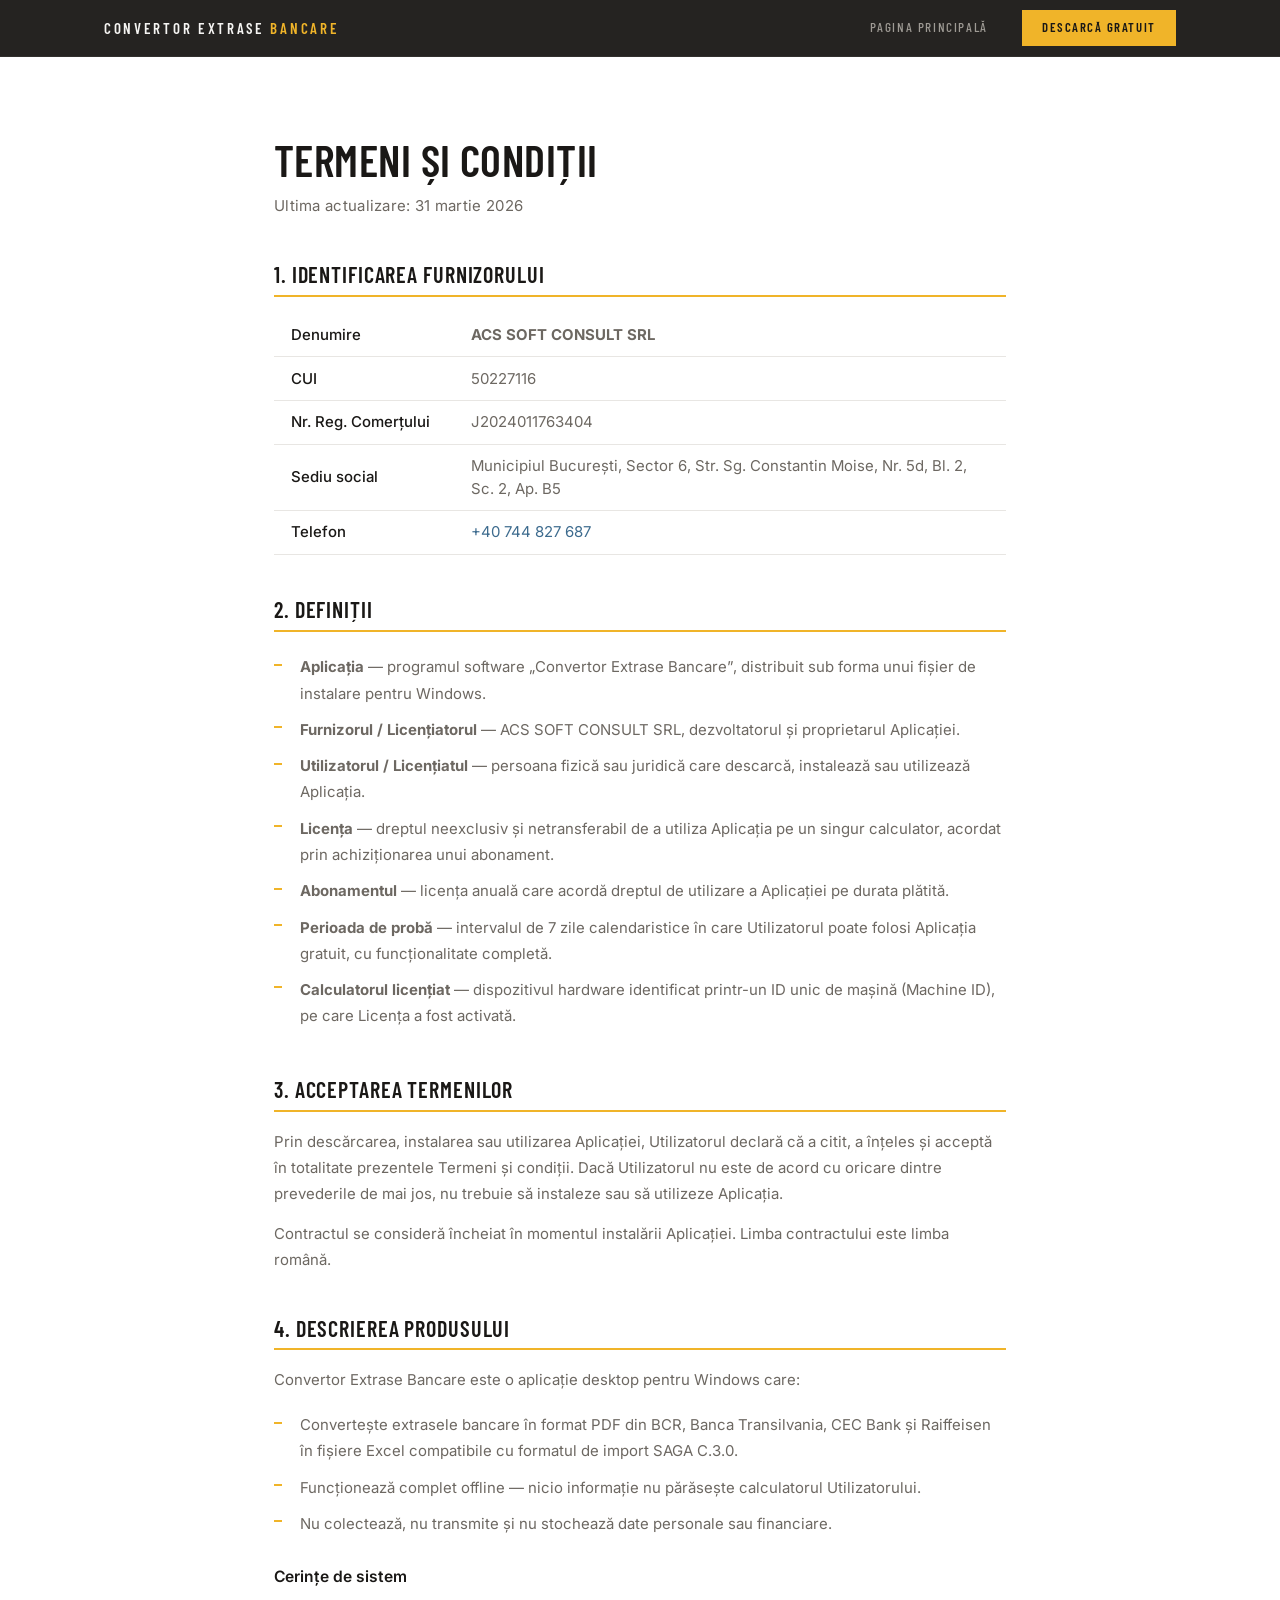
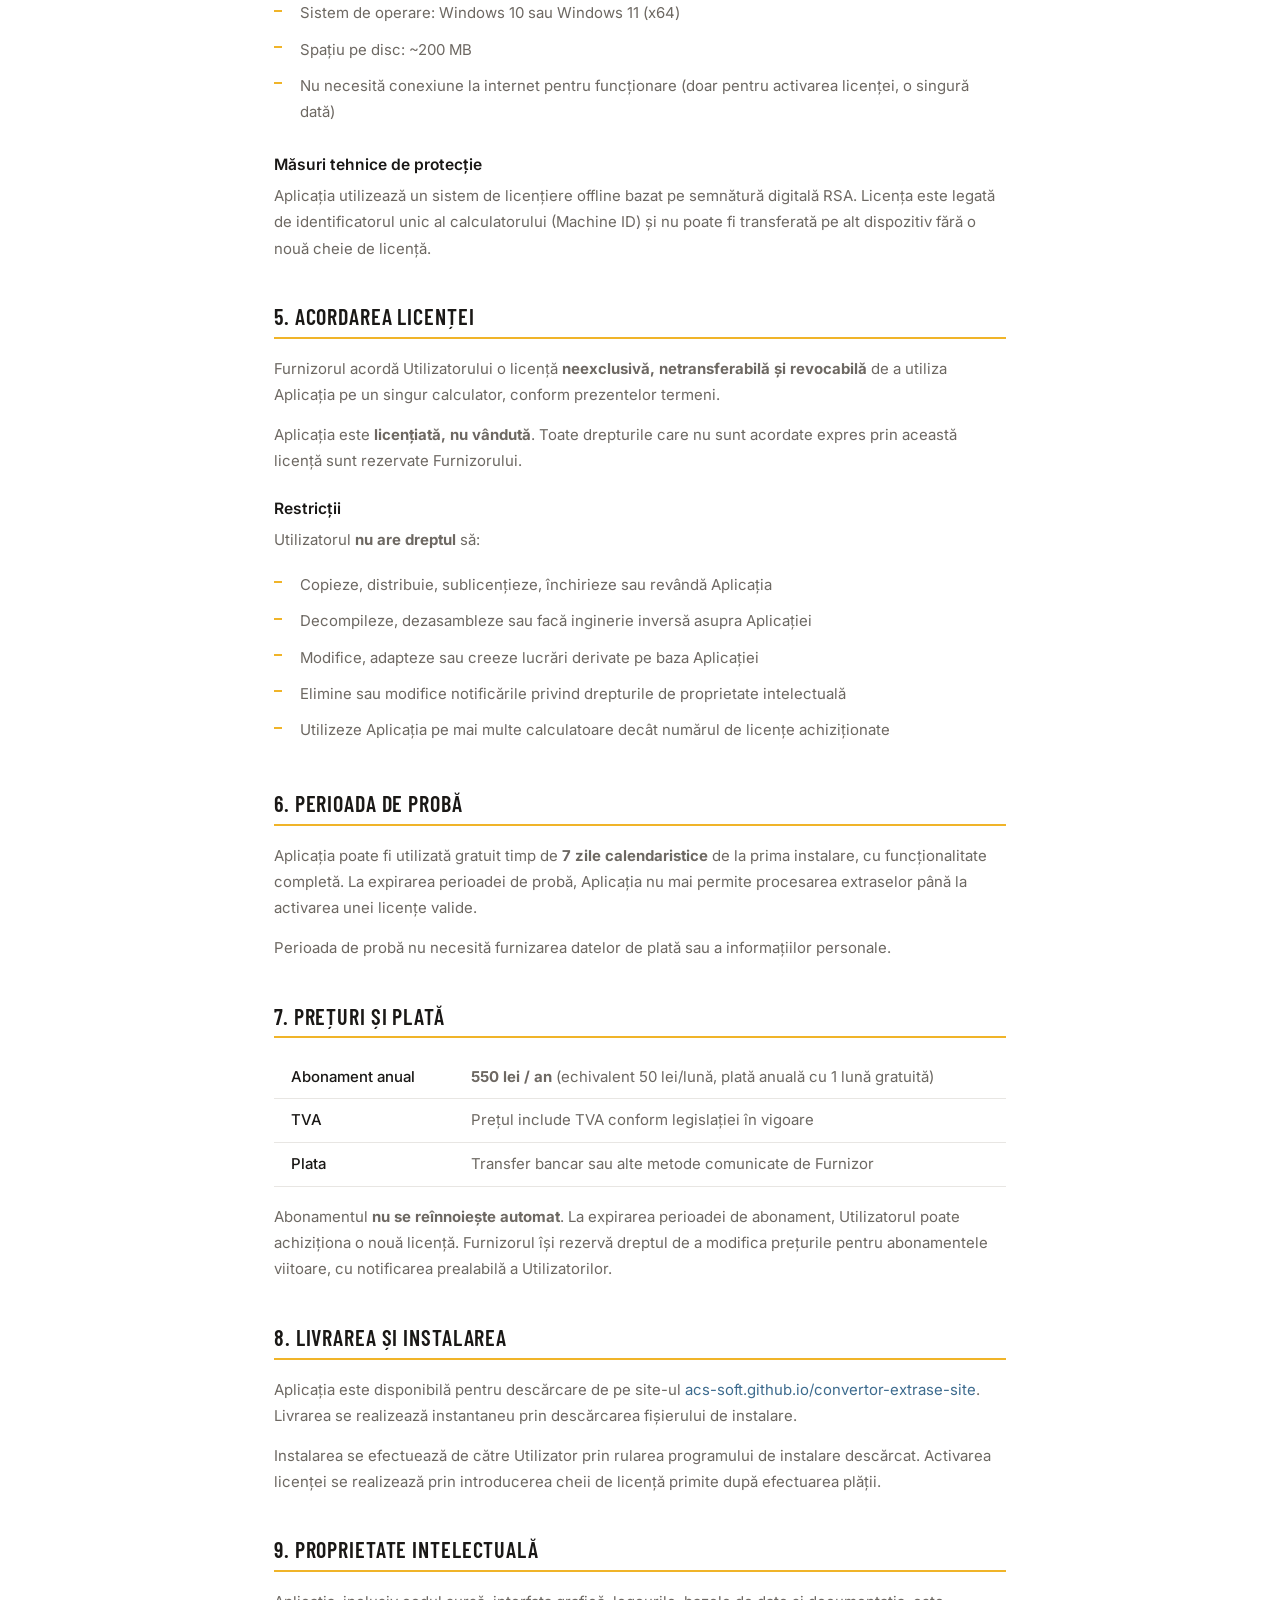
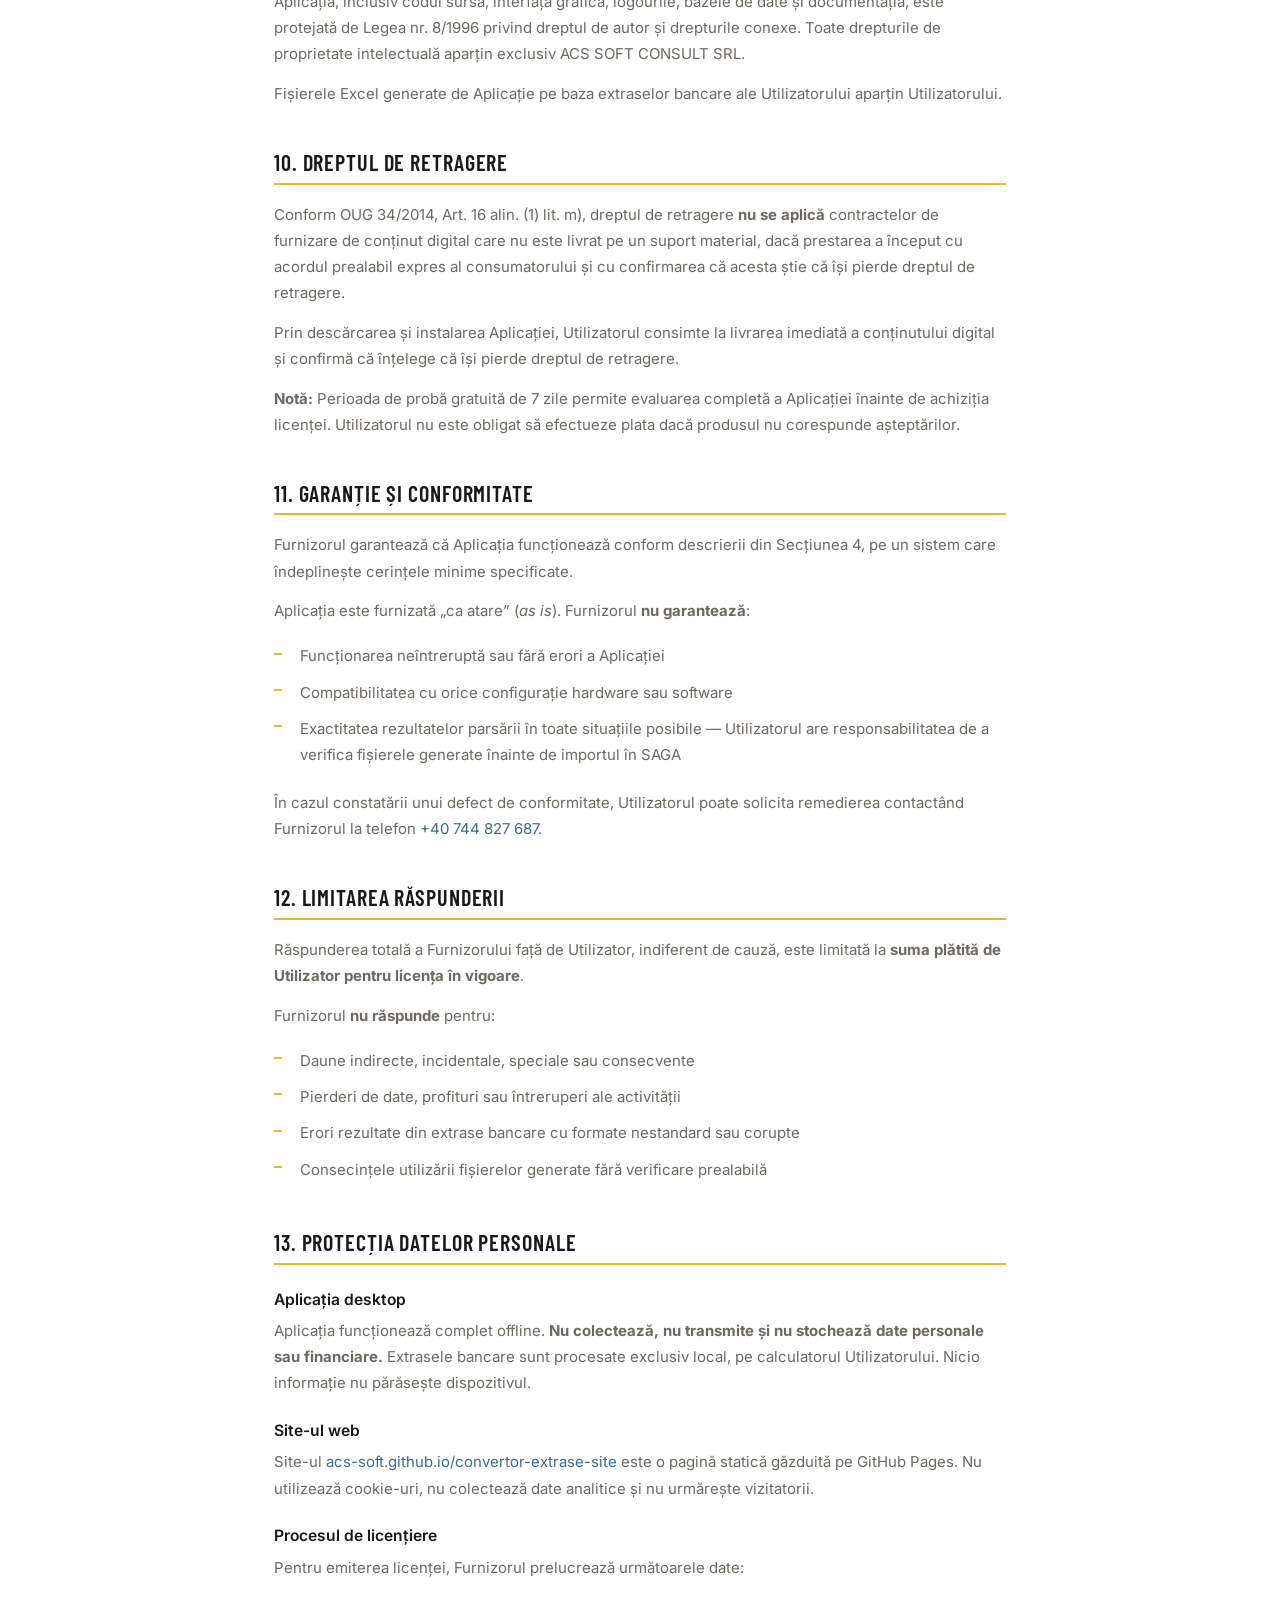
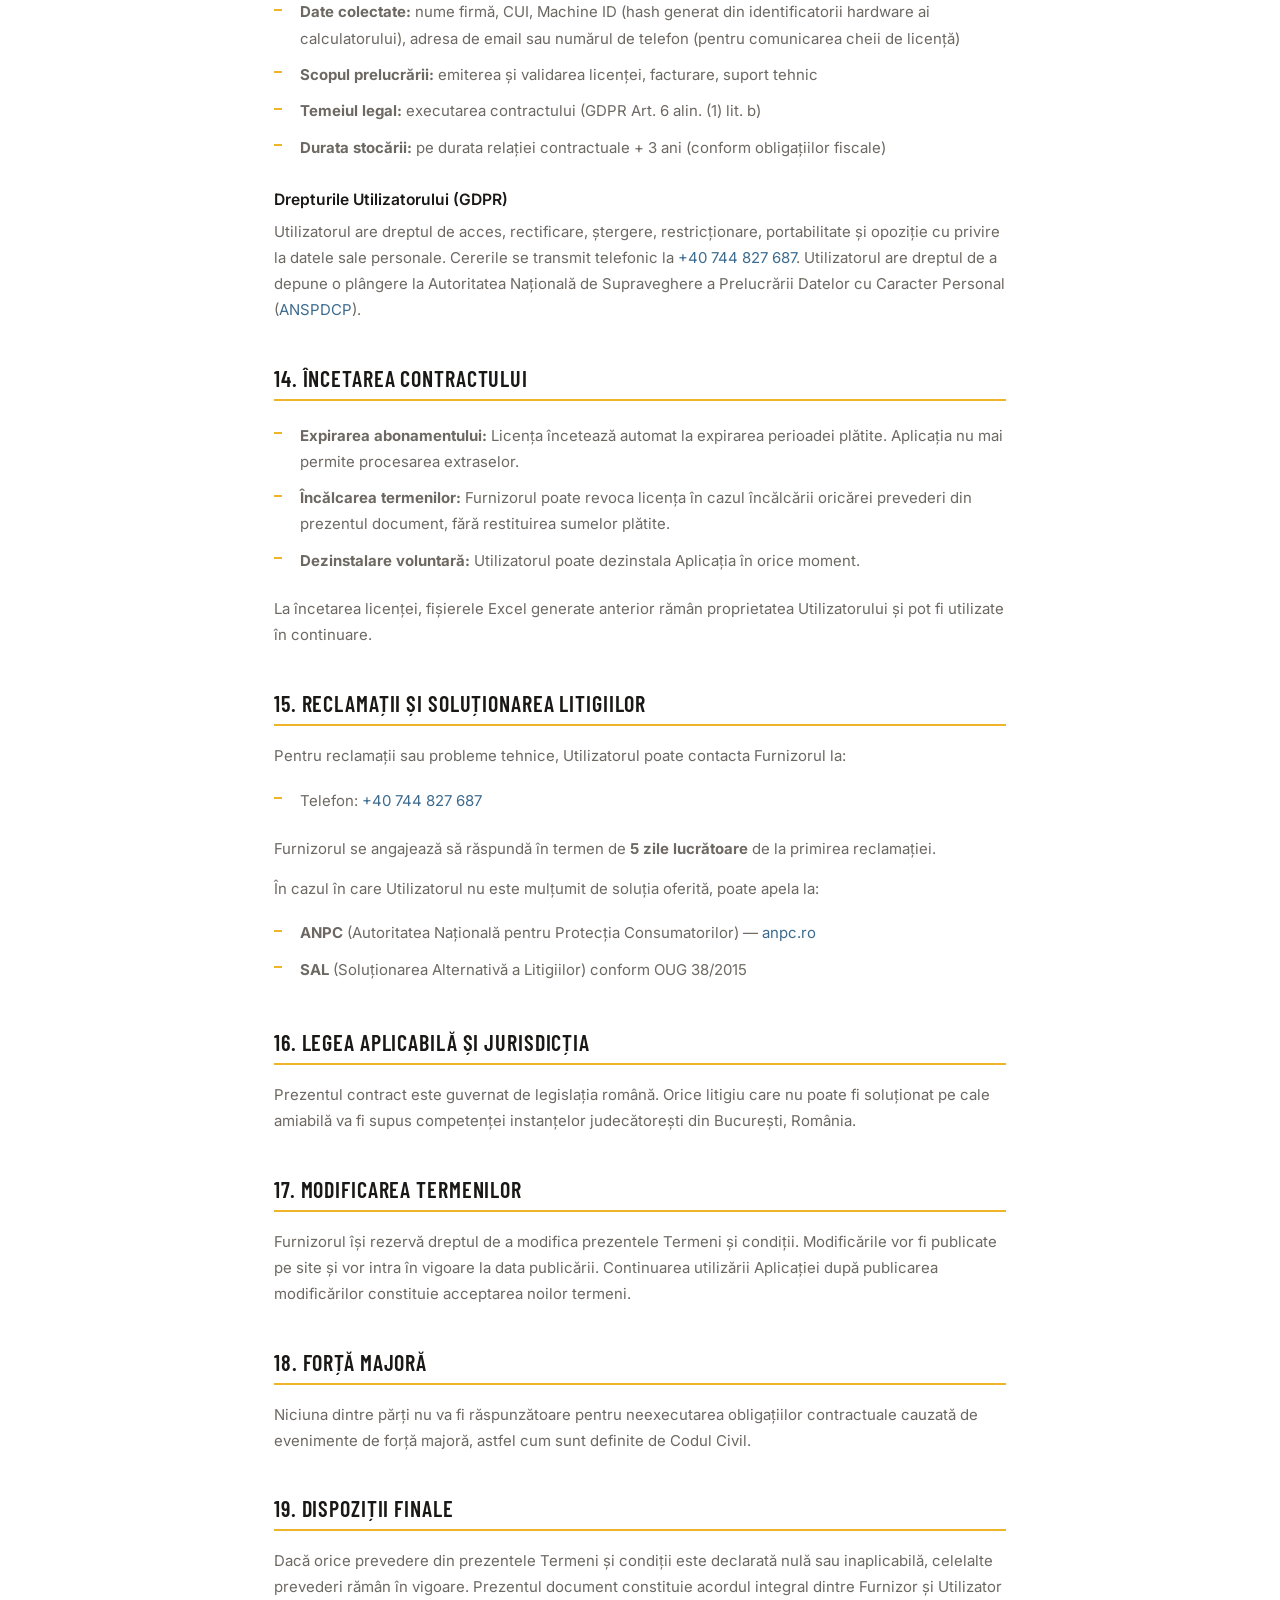
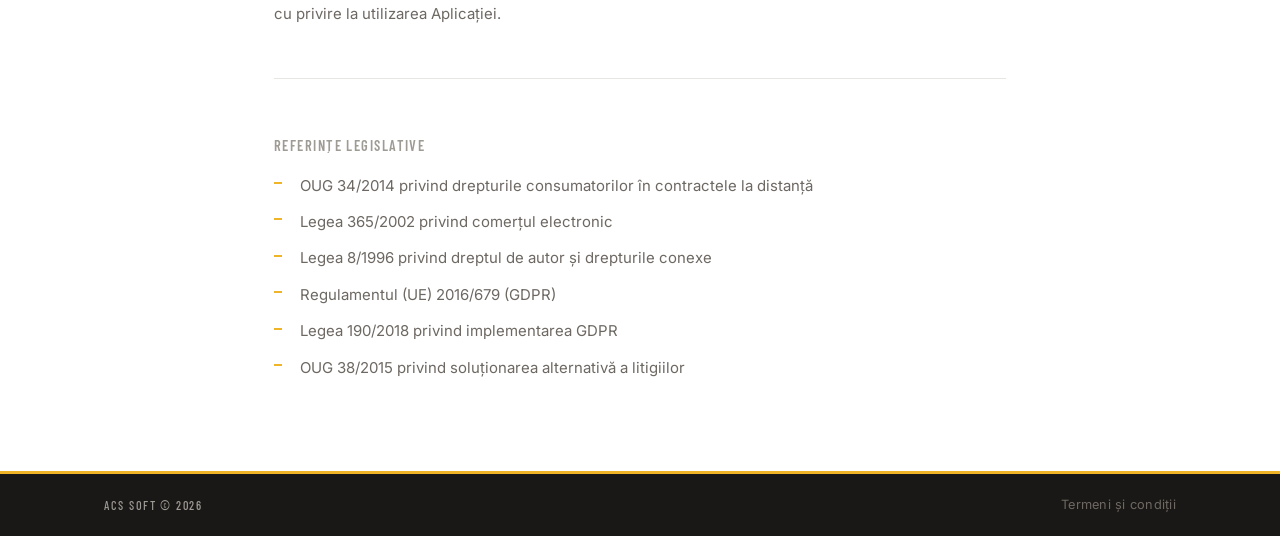
==== commit 49f1af45: "fix: remove email, use phone only for contact in T&C Co-Authored-By: Claude Opus 4.6 (1M context) <n" ====
--- a/termeni.html
+++ b/termeni.html
@@ -39,7 +39,6 @@
         <tr><td>Nr. Reg. Comerțului</td><td>J2024011763404</td></tr>
         <tr><td>Sediu social</td><td>Municipiul București, Sector 6, Str. Sg. Constantin Moise, Nr. 5d, Bl. 2, Sc. 2, Ap. B5</td></tr>
         <tr><td>Telefon</td><td><a href="tel:+40744827687">+40 744 827 687</a></td></tr>
-        <tr><td>Email</td><td><a href="mailto:contact@acs-soft.ro">contact@acs-soft.ro</a></td></tr>
       </table>
 
       <!-- ======== 2. DEFINIȚII ======== -->
@@ -129,7 +128,7 @@
         <li>Compatibilitatea cu orice configurație hardware sau software</li>
         <li>Exactitatea rezultatelor parsării în toate situațiile posibile &mdash; Utilizatorul are responsabilitatea de a verifica fișierele generate înainte de importul în SAGA</li>
       </ul>
-      <p>În cazul constatării unui defect de conformitate, Utilizatorul poate solicita remedierea prin email la <a href="mailto:contact@acs-soft.ro">contact@acs-soft.ro</a>.</p>
+      <p>În cazul constatării unui defect de conformitate, Utilizatorul poate solicita remedierea contactând Furnizorul la telefon <a href="tel:+40744827687">+40 744 827 687</a>.</p>
 
       <!-- ======== 12. LIMITAREA RĂSPUNDERII ======== -->
       <h2 id="raspundere">12. Limitarea răspunderii</h2>
@@ -157,7 +156,7 @@
         <li><strong>Durata stocării:</strong> pe durata relației contractuale + 3 ani (conform obligațiilor fiscale)</li>
       </ul>
       <h3>Drepturile Utilizatorului (GDPR)</h3>
-      <p>Utilizatorul are dreptul de acces, rectificare, ștergere, restricționare, portabilitate și opoziție cu privire la datele sale personale. Cererile se transmit la <a href="mailto:contact@acs-soft.ro">contact@acs-soft.ro</a>. Utilizatorul are dreptul de a depune o plângere la Autoritatea Națională de Supraveghere a Prelucrării Datelor cu Caracter Personal (<a href="https://www.dataprotection.ro" target="_blank" rel="noopener">ANSPDCP</a>).</p>
+      <p>Utilizatorul are dreptul de acces, rectificare, ștergere, restricționare, portabilitate și opoziție cu privire la datele sale personale. Cererile se transmit telefonic la <a href="tel:+40744827687">+40 744 827 687</a>. Utilizatorul are dreptul de a depune o plângere la Autoritatea Națională de Supraveghere a Prelucrării Datelor cu Caracter Personal (<a href="https://www.dataprotection.ro" target="_blank" rel="noopener">ANSPDCP</a>).</p>
 
       <!-- ======== 14. ÎNCETARE ======== -->
       <h2 id="incetare">14. Încetarea contractului</h2>
@@ -172,7 +171,6 @@
       <h2 id="reclamatii">15. Reclamații și soluționarea litigiilor</h2>
       <p>Pentru reclamații sau probleme tehnice, Utilizatorul poate contacta Furnizorul la:</p>
       <ul>
-        <li>Email: <a href="mailto:contact@acs-soft.ro">contact@acs-soft.ro</a></li>
         <li>Telefon: <a href="tel:+40744827687">+40 744 827 687</a></li>
       </ul>
       <p>Furnizorul se angajează să răspundă în termen de <strong>5 zile lucrătoare</strong> de la primirea reclamației.</p>
